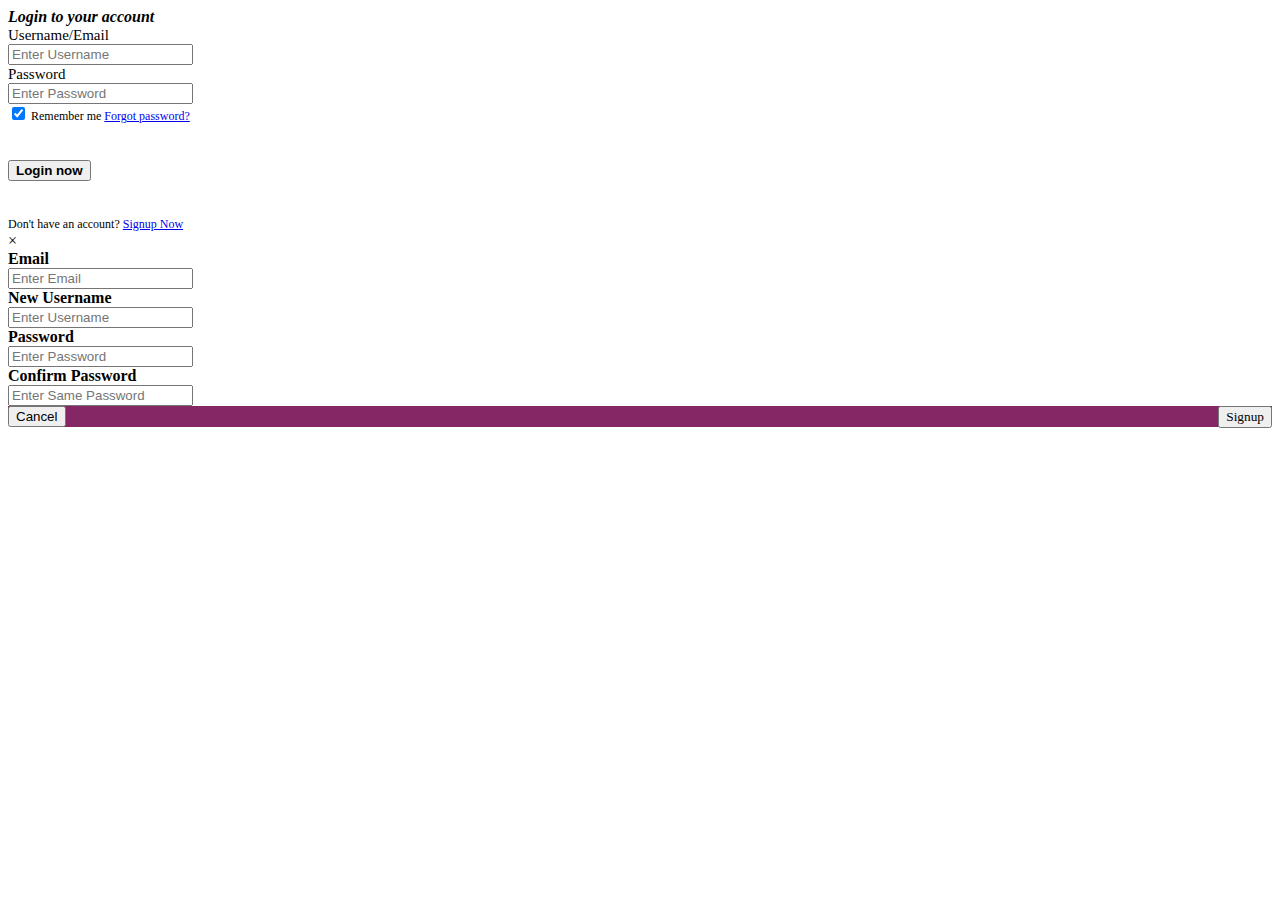
==== index.html @ e19288f7 "Renamed loginpage1.html to index.html" ====
<!DOCTYPE html>
<html lang="en" dir="ltr">
  <head>
    <meta charset="utf-8" content="width=device-width, initial-scale=1">
    <title>⛩️Webtech Login Portal⛩️</title>
    <link rel="stylesheet" href="css/masterStyle1.css">
  </head>
  <body>






    <div class="splitLeft">
    </div>


    <div class="splitRight">
      <div class="centered">
        <div class="loginHeader"><em><b>Login to your account</b></em></div>


        <form class="loginForm" action="" method="post">
        <div class="containerlogin">
            <label for="usrnm" style="font-size:15px; top: 0;"><b></b>Username/Email</label><br>
            <input type="text" placeholder="Enter Username" name="userEmail"required><br>

            <label for="pwd" style="font-size:15px; top: 0;">Password</label><br>
            <input type="password" placeholder="Enter Password" name="userPwd" required><br>


            <label class="rememberMe" style="font-size:12px;">
              <input type="checkbox" checked="checked" name="remember"> Remember me
            </label>




            <span class="forgotpwd"><a href="#" style="font-size:12px;">Forgot password?</a></span> <br>
            <br>
            <br>
            <div class="loginButton">
              <button type="submit" class="loginBttn"><strong>Login now</strong></button>
            </div>

            <br>
            <br>

            <div class="noAccText" style="font-size:12px;">Don't have an account? <a href="#" onclick="document.getElementById('id01').style.display='block'"  style="width:auto;">Signup Now</a></div>
        </form>
      </div>
    </div>


              <!-- The Modal -->
              <div id="id01" class="modal">
                <span onclick="document.getElementById('id01').style.display='none'"
              class="close" title="Close Modal">&times;</span>

              <!-- Modal Content -->
                <form class="modal-content animate" action="" id="modalSignupForm">


                <div class="containerModalSignup">
                  <label for="emale"><b>Email</b></label><br>
                  <input form="modalSignupForm" type="email" placeholder="Enter Email" name="emale" required><br>


                  <label for="uname"><b>New Username</b></label><br>
                  <input form="modalSignupForm" type="text" placeholder="Enter Username" name="uname" required><br>


                  <label for="psw"><b>Password</b></label><br>
                <input form="modalSignupForm" type="password" placeholder="Enter Password" name="psw" required><br>


                <label for="cnfrmpsw"><b>Confirm Password</b></label><br>
                <input form="modalSignupForm" type="password" placeholder="Enter Same Password" name="cnfrmpsw" required><br>
                <!-- Need to implement new password and confirm password verification function through JS -->

              </div>

              <div class="container" style="background-color:#852665; border-radius:0px 0px 10px 10px;">
                <button type="button" onclick="document.getElementById('id01').style.display='none'" class="cancelbtn">Cancel</button>
                <button type="submit" form="modalSignupForm" style="font-family: myFirstFont; float:right;" class="signupbtn">Signup</button></span>

              </div>
                </form>
              </div>





        </div>



<script>
  // Get the modal
  var modal = document.getElementById('id01');

  // When the user clicks anywhere outside of the modal, close it
  window.onclick = function(event) {
    if (event.target == modal) {
      modal.style.display = "none";
    }
  }
</script>

</body>

</html>
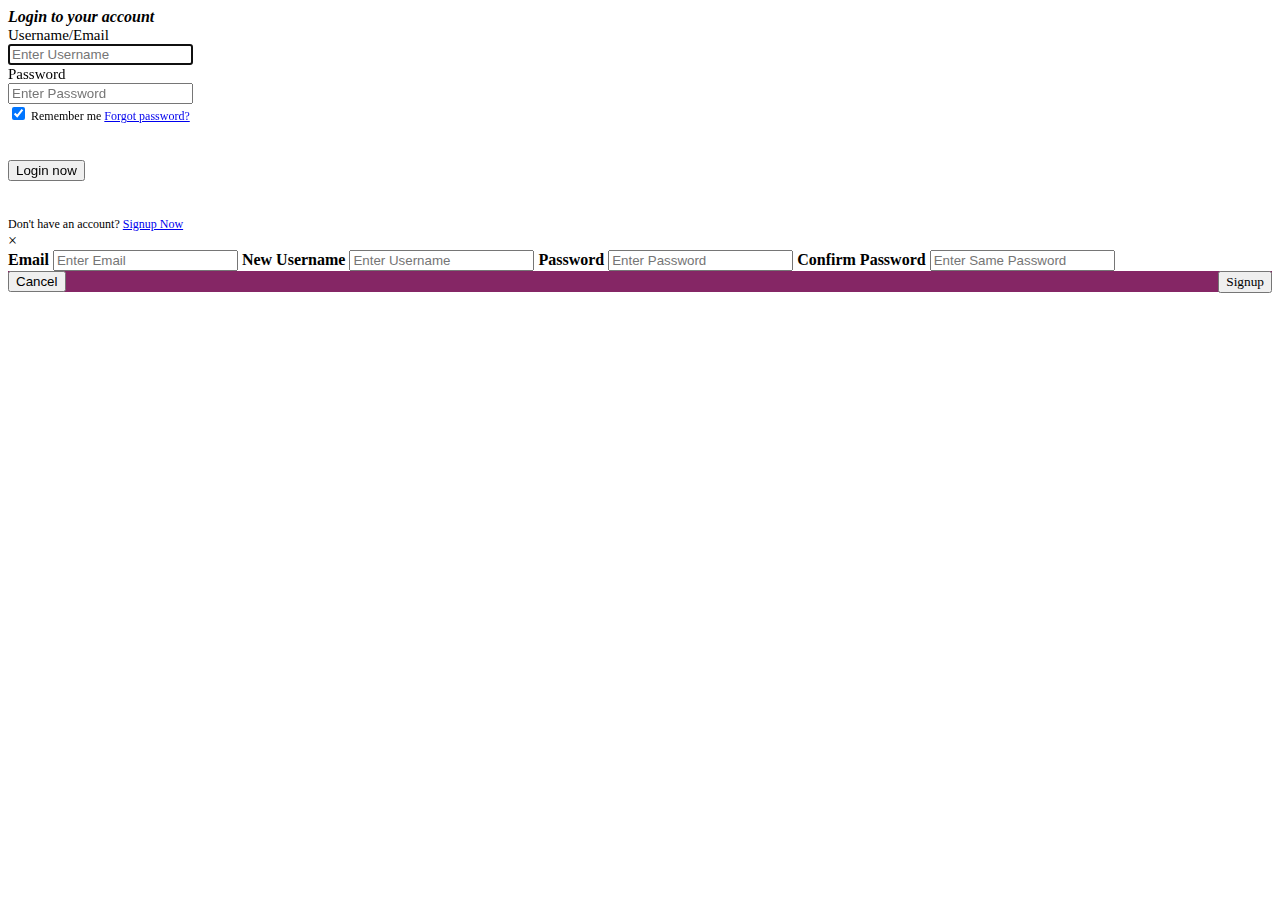
==== commit 4a0d5193: "Latest Login Form Update 15/01/2022 21:03 EST" ====
--- a/index.html
+++ b/index.html
@@ -7,27 +7,24 @@
   </head>
   <body>
 
-
-
-
-
-
     <div class="splitLeft">
     </div>
 
 
     <div class="splitRight">
+
       <div class="centered">
         <div class="loginHeader"><em><b>Login to your account</b></em></div>
+
 
 
         <form class="loginForm" action="" method="post">
         <div class="containerlogin">
             <label for="usrnm" style="font-size:15px; top: 0;"><b></b>Username/Email</label><br>
-            <input type="text" placeholder="Enter Username" name="userEmail"required><br>
+            <input type="text" placeholder="Enter Username" name="userNm" id="username" oninput="nextInput()"  autofocus required><br>
 
             <label for="pwd" style="font-size:15px; top: 0;">Password</label><br>
-            <input type="password" placeholder="Enter Password" name="userPwd" required><br>
+            <input type="password" placeholder="Enter Password" name="userPwd" id="password" oninput="afterPwd()" required><br>
 
 
             <label class="rememberMe" style="font-size:12px;">
@@ -41,7 +38,7 @@
             <br>
             <br>
             <div class="loginButton">
-              <button type="submit" class="loginBttn"><strong>Login now</strong></button>
+              <input type="button" class="loginBttn" value="Login now" onfocus="loginEnter()" onclick="validate()" id="login"></button>
             </div>
 
             <br>
@@ -63,20 +60,20 @@
 
 
                 <div class="containerModalSignup">
-                  <label for="emale"><b>Email</b></label><br>
-                  <input form="modalSignupForm" type="email" placeholder="Enter Email" name="emale" required><br>
+                  <label for="emale"><b>Email</b></label>
+                  <input form="modalSignupForm" type="email" placeholder="Enter Email" name="emale" required>
 
 
-                  <label for="uname"><b>New Username</b></label><br>
-                  <input form="modalSignupForm" type="text" placeholder="Enter Username" name="uname" required><br>
+                  <label for="uname"><b>New Username</b></label>
+                  <input form="modalSignupForm" type="text" placeholder="Enter Username" name="uname" required>
 
 
-                  <label for="psw"><b>Password</b></label><br>
-                <input form="modalSignupForm" type="password" placeholder="Enter Password" name="psw" required><br>
+                  <label for="psw"><b>Password</b></label>
+                <input form="modalSignupForm" type="password" placeholder="Enter Password" name="psw" required>
 
 
-                <label for="cnfrmpsw"><b>Confirm Password</b></label><br>
-                <input form="modalSignupForm" type="password" placeholder="Enter Same Password" name="cnfrmpsw" required><br>
+                <label for="cnfrmpsw"><b>Confirm Password</b></label>
+                <input form="modalSignupForm" type="password" placeholder="Enter Same Password" name="cnfrmpsw" required>
                 <!-- Need to implement new password and confirm password verification function through JS -->
 
               </div>
@@ -88,11 +85,6 @@
               </div>
                 </form>
               </div>
-
-
-
-
-
         </div>
 
 
@@ -107,6 +99,93 @@
       modal.style.display = "none";
     }
   }
+
+{
+  function nextInput() {
+    addEventListener('keydown', function(evt) {
+        var whichKey = checkKey(evt);
+        if (whichKey == 13) {
+            console.log('successful');
+            evt.preventDefault(); // if it's inside <form> tag, you don't want to submit it
+    document.getElementById('password').focus();
+        }
+        });
+    }
+    function checkKey(evt) {
+        console.log(evt.which);
+        return evt.which;
+    }
+  }
+
+
+
+    {
+      function afterPwd() {
+      addEventListener('keydown', function(evt) {
+          var whichKey = checkKey(evt);
+          if (whichKey == 13) {
+              console.log('successful');
+              evt.preventDefault(); // if it's inside <form> tag, you don't want to submit it
+      document.getElementById('login').focus();
+          }
+          });
+        }
+      function checkKey(evt) {
+          console.log(evt.which);
+          return evt.which;
+      }
+    }
+    
+
+      function loginEnter() {
+        // Get the input field
+var input = document.getElementById("login");
+
+// Execute a function when the user releases a key on the keyboard
+input.addEventListener("keyup", function(event) {
+  // Number 13 is the "Enter" key on the keyboard
+  if (event.keyCode == 13) {
+    // Cancel the default action, if needed
+    event.preventDefault();
+    // Trigger the button element with a click
+    document.getElementById("login").click();
+    return;
+  }
+});
+      }
+
+
+  // simple login system
+  var attempt = 3; // Variable to count number of attempts.
+// Below function Executes on click of login button.
+function validate(){
+var username = document.getElementById("username").value;
+var password = document.getElementById("password").value;
+if ( username == "Kiinan" && password == "password123"){
+alert ("Login successfully");
+window.location.href = "https://www.wisc.edu/"; // Redirecting to other page.
+return false;
+}
+else{
+attempt --;// Decrementing by one.
+document.getElementById('username').focus();
+  if (attempt > 0) {
+    alert("You have "+attempt+" attempt(s) left;");
+  }
+  else {
+    alert("You have no more attempts. Please try again later.")
+  }
+// Disabling fields after 3 attempts.
+if( attempt == 0){
+document.getElementById("username").disabled = true;
+document.getElementById("password").disabled = true;
+document.getElementById("submit").disabled = true;
+
+return false;
+}
+}
+}
+
 </script>
 
 </body>
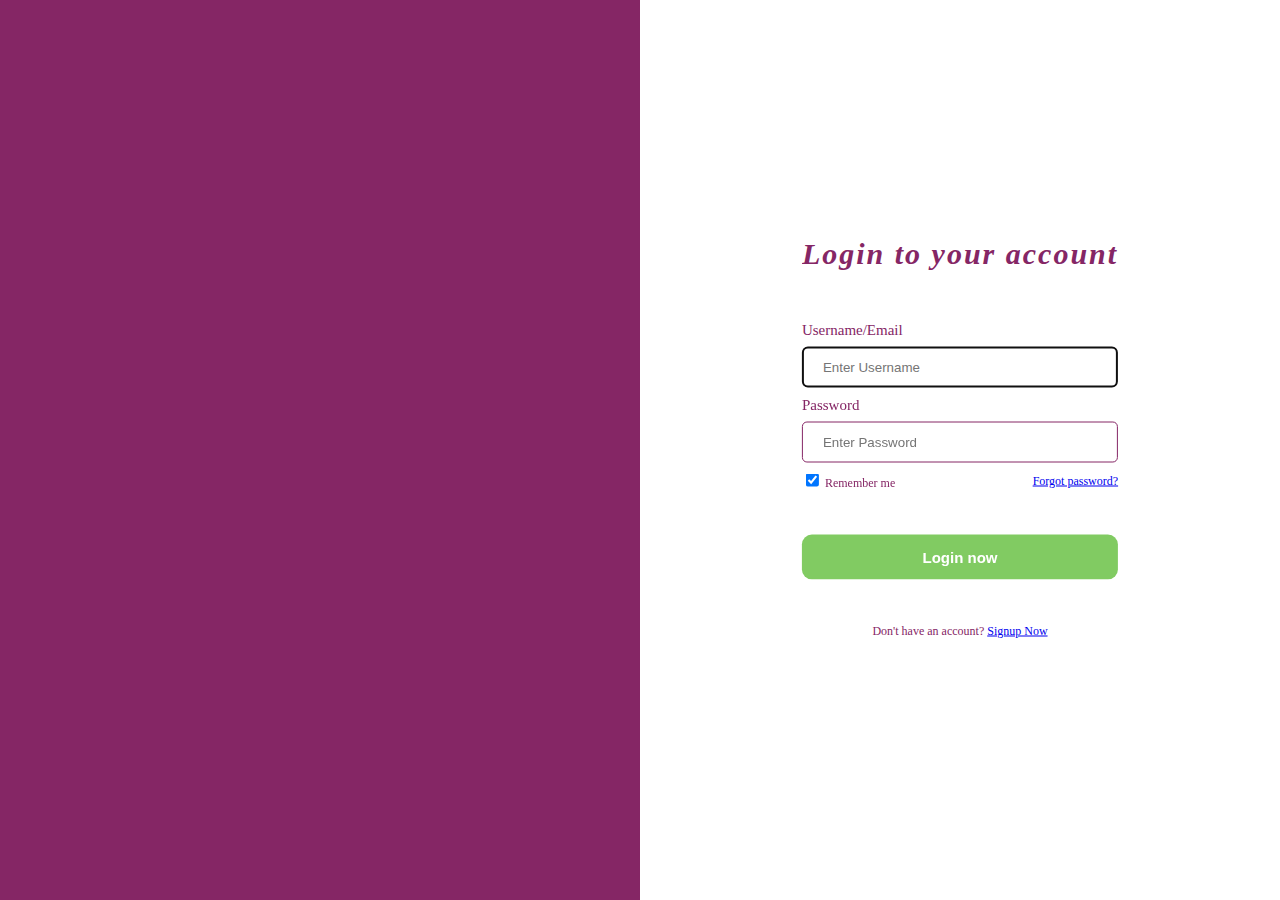
==== commit 0f44bdc7: "Updated the redirection link to the homepage (test 1)" ====
--- a/index.html
+++ b/index.html
@@ -163,7 +163,7 @@
 var password = document.getElementById("password").value;
 if ( username == "Kiinan" && password == "password123"){
 alert ("Login successfully");
-window.location.href = "https://www.wisc.edu/"; // Redirecting to other page.
+window.location.href = "Homepage.html"; // Redirecting to other page.
 return false;
 }
 else{
--- a/css/masterStyle1.css
+++ b/css/masterStyle1.css
@@ -0,0 +1,211 @@
+@font-face {
+  font-family: myFirstFont;
+  src: url(Montserrat-Medium.ttf);
+}
+
+
+body {
+    background-color: "white";
+    margin: 0;
+    min-width: 300px;
+    width: 100vw;
+    height: 100vh;
+    color: #852665;
+
+}
+
+hr {
+  background-color: white;
+  border-style: none;
+
+}
+
+input[type=text], input[type=password], input[type=email] {
+  width: 100%;
+  padding: 12px 20px;
+  margin: 8px 0;
+  display: inline-block;
+  border: 1px solid #852665;
+  border-radius: 5px;
+  box-sizing: border-box;
+}
+
+.containerlogin {
+  position: relative;
+  font-family: myFirstFont;
+  padding-top: 50px;
+
+}
+
+.loginHeader {
+  width:auto;
+  text-align: center;
+  font-family: myFirstFont;
+  font-size: 30px;
+  letter-spacing: 2px;
+  padding-top: 65px;
+  overflow: hidden;
+  max-height: 500px;
+  height: auto;
+}
+
+.noAccText {
+  position: relative;
+  text-align: center;
+}
+
+.forgotpwd {
+  float: right;
+}
+
+.loginBttn {
+ background-color: #81CB62;
+ color: white;
+ font-weight: bold;
+ padding: 14px 20px;
+ margin: 8px 0;
+ border: none;
+ cursor: pointer;
+ width: 100%;
+ border-radius: 10px;
+ font-size: 15px;
+}
+
+.loginBttn:hover{
+  opacity: 0.8;
+}
+
+
+
+@media  {
+  .splitLeft {
+    background-color: #852665;
+    height: 100%;
+    width: 50%;
+    min-width: 50%;
+    position: absolute;
+    z-index: auto;
+    overflow-x: hidden;
+    top: 0;
+    left: 0;
+  }
+}
+
+@media {
+  .splitRight {
+    background-color: "white";
+    height: 100%;
+    width: 50%;
+    position: absolute;
+    z-index: auto;
+    overflow-x: hidden;
+    top: 0;
+    right: 0;
+  }
+}
+
+.centered {
+  position: absolute;
+  top: 45%;
+  left: 50%;
+  transform: translate(-50%, -50%);
+}
+
+
+
+
+/* The Modal (background) */
+.modal {
+  display: none; /* Hidden by default */
+  position: fixed; /* Stay in place */
+  z-index: 1; /* Sit on top */
+  left: 0;
+  top: 0;
+  width: 100%; /* Full width */
+  height: 100%; /* Full height */
+  overflow: auto; /* Enable scroll if needed */
+  background-color: rgb(0,0,0); /* Fallback color */
+  background-color: rgba(0,0,0,0.4); /* Black w/ opacity */
+  padding-top: 60px;
+}
+
+/* Modal Content/Box */
+.modal-content {
+  font-family: myFirstFont;
+  background-image: url("ninocute.png");
+  background-size: contain;
+  margin: 5px auto; /* 15% from the top and centered */
+  border: 1px solid #852665;
+  border-radius: 10px; /* Could be more or less, depending on screen size */
+  width: 50%;
+}
+
+.container{
+  padding: 16px;
+}
+
+.containerModalSignup {
+  position: relative;
+  padding: 16px;
+  text-align: center;
+}
+
+.cancelbtn {
+  border: none;
+  font-family: myFirstFont;
+  width: auto;
+  padding: 10px;
+  background-color: #f44336;
+  color: white;
+  cursor: pointer;
+  border-radius: 5px;
+}
+
+.signupbtn{
+  border: none;
+  font-family: myFirstFont;
+  width: auto;
+  padding: 10px;
+  background-color: #81CB62;
+  color: white;
+  cursor: pointer;
+  border-radius: 5px;
+}
+
+/* The Close Button */
+.close {
+  /* Position it in the top right corner outside of the modal */
+  position: absolute;
+  right: 25px;
+  top: 0;
+  color: #000;
+  font-size: 35px;
+  font-weight: bold;
+}
+
+/* Close button on hover */
+.close:hover,
+.close:focus {
+  color: red;
+  cursor: pointer;
+}
+
+button:hover {
+  opacity: 0.8;
+}
+
+/* Add Zoom Animation */
+.animate {
+  -webkit-animation: animatezoom 0.6s;
+  animation: animatezoom 0.6s
+}
+
+@-webkit-keyframes animatezoom {
+  from {-webkit-transform: scale(0)}
+  to {-webkit-transform: scale(1)}
+}
+
+@keyframes animatezoom {
+  from {transform: scale(0)}
+  to {transform: scale(1)}
+}
